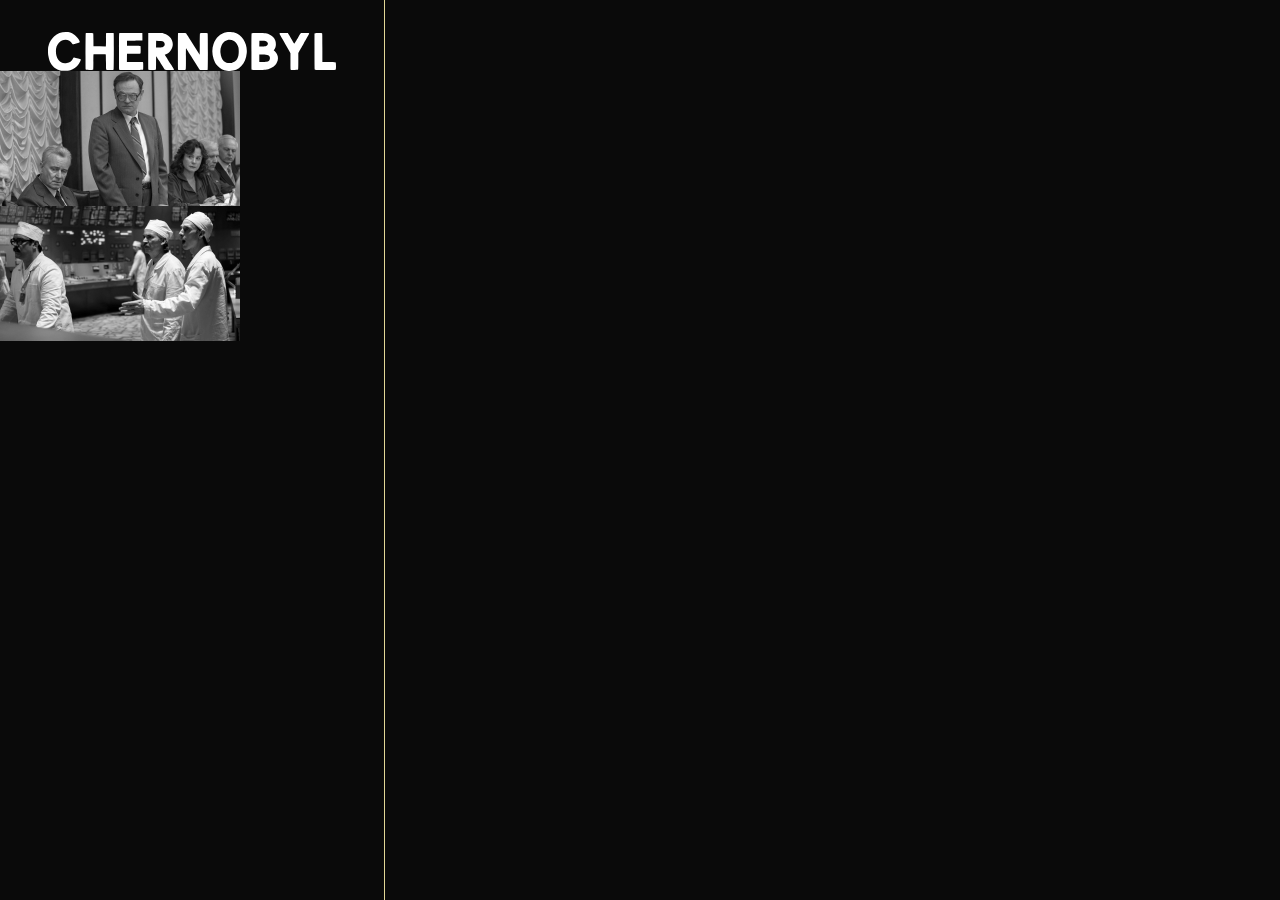
==== index.html @ 64c9dd60 "primeiro commit" ====
<!DOCTYPE html>
<html lang="en">
  <head>
    <meta charset="UTF-8" />
    <meta http-equiv="X-UA-Compatible" content="IE=edge" />
    <meta name="viewport" content="width=device-width, initial-scale=1.0" />
    <link rel="stylesheet" href="assets/css/styles.css" />
    <title>Chernobyl</title>
  </head>
  <body>
    <div class="container">
      <div class="logo-cenas">
        <img class="logo" src="assets/img/logo.svg" alt="logo" />
        <img class="cena-1" src="assets/img/reuniao.jpg" alt="reunião" />
        <img
          class="cena-2"
          src="assets/img/sala-controle.jpg"
          alt="sala controle"
        />
      </div>
    </div>
  </body>
</html>
---- assets/css/styles.css ----
:root {
    --bg-color: #0a0a0a;
    --primary: #e2d796;
}

body {
    margin: 0;
    padding: 0;
    box-sizing: border-box;
}

.container {
    display: flex;
    flex-direction: row;
    width: 100vw;
    height: 100vh;
    background-color: var(--bg-color);
}

.logo-cenas {
    width: 30%;
    height: 100%;
    border-right: 1px solid var(--primary);
}

.logo-cenas img {
    display: block;
}

.logo {
    width: 18rem;
    margin: 2rem auto 0;
}

.cena-1 {
    width: 15rem;
}

.cena-2 {
    width: 15rem;
}
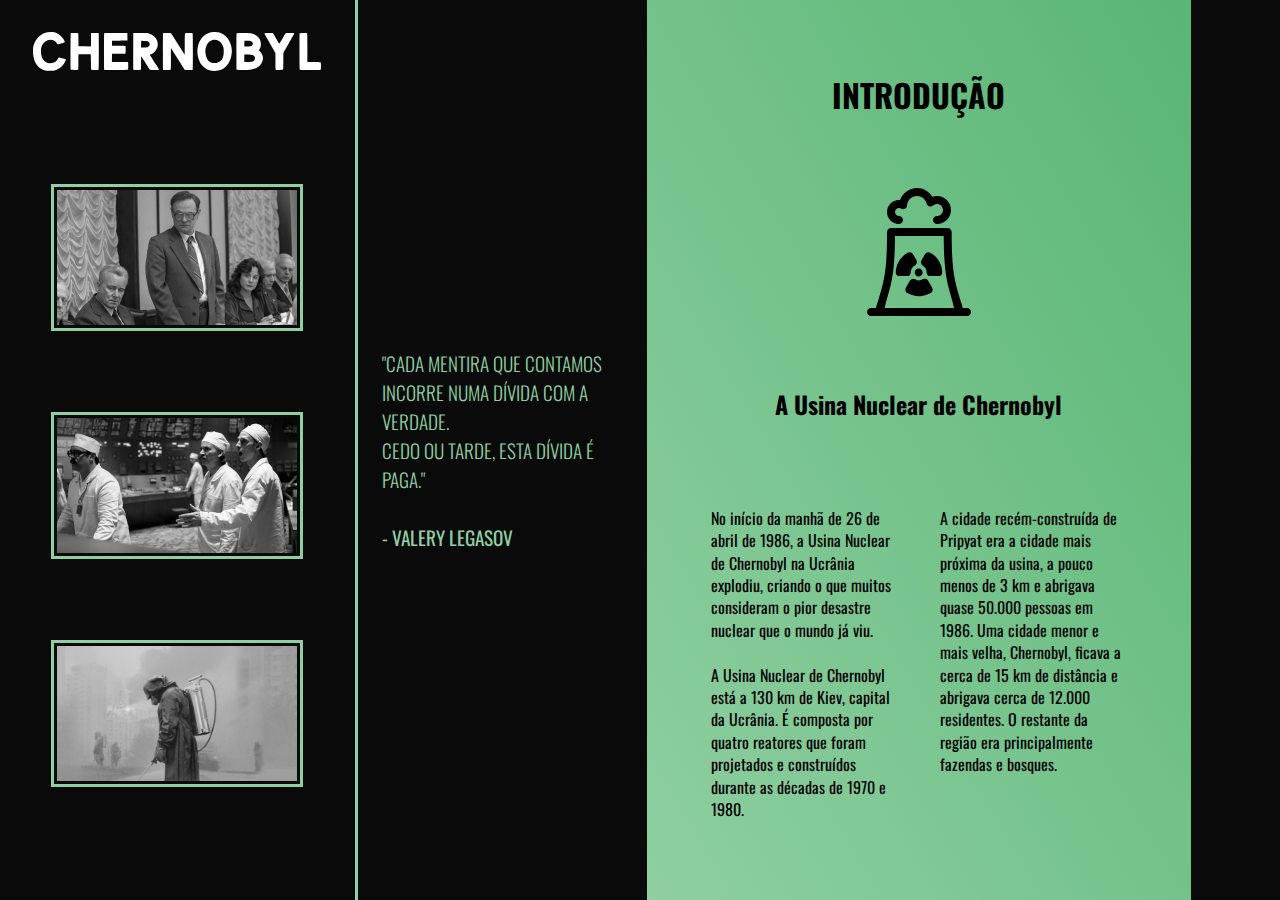
==== commit 0977b678: "layout quase completo" ====
--- a/index.html
+++ b/index.html
@@ -4,6 +4,11 @@
     <meta charset="UTF-8" />
     <meta http-equiv="X-UA-Compatible" content="IE=edge" />
     <meta name="viewport" content="width=device-width, initial-scale=1.0" />
+    <link rel="preconnect" href="https://fonts.gstatic.com" />
+    <link
+      href="https://fonts.googleapis.com/css2?family=Oswald:wght@200;300;400;500;600;700&display=swap"
+      rel="stylesheet"
+    />
     <link rel="stylesheet" href="assets/css/styles.css" />
     <title>Chernobyl</title>
   </head>
@@ -11,13 +16,55 @@
     <div class="container">
       <div class="logo-cenas">
         <img class="logo" src="assets/img/logo.svg" alt="logo" />
-        <img class="cena-1" src="assets/img/reuniao.jpg" alt="reunião" />
-        <img
-          class="cena-2"
-          src="assets/img/sala-controle.jpg"
-          alt="sala controle"
-        />
+        <div class="cenas">
+          <img class="cena-1" src="assets/img/reuniao.jpg" alt="reunião" />
+          <img
+            class="cena-2"
+            src="assets/img/sala-controle.jpg"
+            alt="sala controle"
+          />
+          <img class="cena-3" src="assets/img/limpeza.jpg" alt="limpeza" />
+        </div>
       </div>
+
+      <div class="frase">
+        <div class="frase-div">
+          <p>
+            "Cada mentira que contamos incorre numa dívida com a verdade.<br />
+            Cedo ou tarde, esta dívida é paga."<br /><br />
+            <span>- Valery Legasov</span>
+          </p>
+        </div>
+      </div>
+
+      <div class="info">
+        <h1>Introdução</h1>
+        <img src="assets/img/usina.svg" alt="usina" />
+        <h2>A Usina Nuclear de Chernobyl</h2>
+        <div class="info-texto">
+          <p>
+            No início da manhã de 26 de abril de 1986, a Usina Nuclear de
+            Chernobyl na Ucrânia explodiu, criando o que muitos consideram o
+            pior desastre nuclear que o mundo já viu.<br /><br />
+            A Usina Nuclear de Chernobyl está a 130 km de Kiev, capital da
+            Ucrânia. É composta por quatro reatores que foram projetados e
+            construídos durante as décadas de 1970 e 1980.
+          </p>
+          <p>
+            A cidade recém-construída de Pripyat era a cidade mais próxima da
+            usina, a pouco menos de 3 km e abrigava quase 50.000 pessoas em
+            1986. Uma cidade menor e mais velha, Chernobyl, ficava a cerca de 15
+            km de distância e abrigava cerca de 12.000 residentes. O restante da
+            região era principalmente fazendas e bosques.
+          </p>
+        </div>
+      </div>
+
+      <nav role="navigation">
+        <div class="menu-icon menu-icon-1"></div>
+        <div class="menu-icon menu-icon-2"></div>
+        <div class="menu-icon menu-icon-3"></div>
+      </nav>
     </div>
   </body>
 </html>
--- a/assets/css/styles.css
+++ b/assets/css/styles.css
@@ -1,41 +1,124 @@
 :root {
-    --bg-color: #0a0a0a;
-    --primary: #e2d796;
+  --primary: #8fcfa1;
+  --secondary: #59b674;
+  --black: #0a0a0a;
+  --white: #f0f0f0;
 }
 
 body {
-    margin: 0;
-    padding: 0;
-    box-sizing: border-box;
+  margin: 0;
+  padding: 0;
+  box-sizing: border-box;
+  font-family: Oswald, sans-serif;
 }
 
 .container {
-    display: flex;
-    flex-direction: row;
-    width: 100vw;
-    height: 100vh;
-    background-color: var(--bg-color);
+  display: flex;
+  flex-direction: row;
+  width: 100vw;
+  height: 100vh;
+  background-color: var(--black);
 }
 
 .logo-cenas {
-    width: 30%;
-    height: 100%;
-    border-right: 1px solid var(--primary);
+  width: 28%;
+  height: 100%;
+  border-right: 3px solid var(--primary);
 }
 
 .logo-cenas img {
-    display: block;
+  display: block;
 }
 
 .logo {
-    width: 18rem;
-    margin: 2rem auto 0;
+  width: 18rem;
+  margin: 2rem auto 0;
 }
 
-.cena-1 {
-    width: 15rem;
+.cenas {
+  margin-top: 2rem;
+  display: flex;
+  flex-direction: column;
+  justify-content: space-evenly;
+  align-items: center;
+  height: 85%;
 }
 
-.cena-2 {
-    width: 15rem;
+.cenas img {
+  width: 15rem;
+  border: 3px solid var(--primary);
+  padding: 3px;
+}
+
+.frase {
+  width: 19%;
+  height: 100vh;
+  display: flex;
+  justify-content: center;
+  align-items: center;
+  padding: 0 1.5rem;
+}
+
+.frase p {
+  color: var(--primary);
+  font-weight: 300;
+  text-transform: uppercase;
+  font-size: 1.2rem;
+}
+
+.frase p span {
+  font-weight: 400;
+}
+
+.info {
+  background-image: linear-gradient(
+    to top right,
+    var(--primary),
+    var(--secondary)
+  );
+  width: 43%;
+  height: 100vh;
+  display: flex;
+  flex-direction: column;
+  justify-content: space-evenly;
+  align-items: center;
+}
+
+.info h1 {
+  text-transform: uppercase;
+}
+
+.info img {
+  width: 8rem;
+}
+
+.info-texto {
+  height: 40%;
+  padding: 0 4rem;
+  display: flex;
+  flex-direction: row;
+  justify-content: space-between;
+}
+
+.info-texto p {
+  width: 45%;
+  line-height: 1.4rem;
+}
+
+nav {
+  width: 7%;
+  height: 50%;
+  display: flex;
+  flex-direction: column;
+  justify-content: space-evenly;
+  align-items: center;
+}
+
+nav .menu-icon {
+    width: 40%;
+    cursor: pointer;
+}
+
+.menu-icon-1 {
+    background-image: url("assets/img/usina-menu.svg");
 }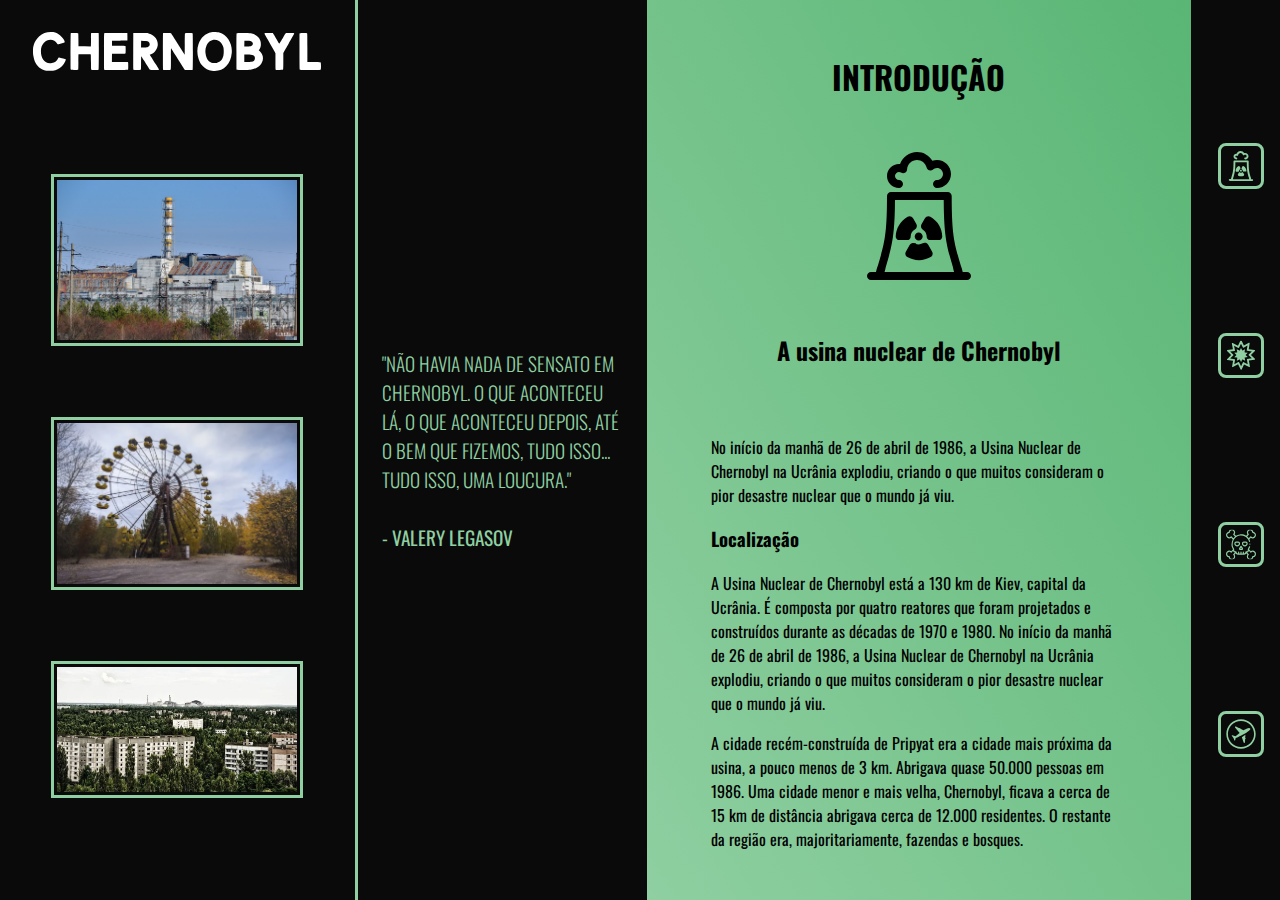
==== commit 664b7f9b: "Projeto finalizado" ====
--- a/index.html
+++ b/index.html
@@ -14,24 +14,22 @@
   </head>
   <body>
     <div class="container">
-      <div class="logo-cenas">
+      <div class="logo-fotos">
         <img class="logo" src="assets/img/logo.svg" alt="logo" />
-        <div class="cenas">
-          <img class="cena-1" src="assets/img/reuniao.jpg" alt="reunião" />
-          <img
-            class="cena-2"
-            src="assets/img/sala-controle.jpg"
-            alt="sala controle"
-          />
-          <img class="cena-3" src="assets/img/limpeza.jpg" alt="limpeza" />
+        <div class="fotos">
+          <img src="assets/img/usina.jpg" alt="usina" />
+          <img src="assets/img/roda-gigante.png" alt="roda gigante" />
+          <img src="assets/img/pripyat.jpg" alt="Pripyat" />
         </div>
       </div>
 
       <div class="frase">
         <div class="frase-div">
           <p>
-            "Cada mentira que contamos incorre numa dívida com a verdade.<br />
-            Cedo ou tarde, esta dívida é paga."<br /><br />
+            "Não havia nada de sensato em Chernobyl. O que aconteceu lá, o que
+            aconteceu depois, até o bem que fizemos, tudo isso... tudo isso,
+            uma loucura."
+            <br /><br />
             <span>- Valery Legasov</span>
           </p>
         </div>
@@ -40,30 +38,64 @@
       <div class="info">
         <h1>Introdução</h1>
         <img src="assets/img/usina.svg" alt="usina" />
-        <h2>A Usina Nuclear de Chernobyl</h2>
+        <h2>A usina nuclear de Chernobyl</h2>
         <div class="info-texto">
           <p>
             No início da manhã de 26 de abril de 1986, a Usina Nuclear de
             Chernobyl na Ucrânia explodiu, criando o que muitos consideram o
-            pior desastre nuclear que o mundo já viu.<br /><br />
+            pior desastre nuclear que o mundo já viu.
+          </p>
+          <h3>Localização</h3>
+          <p>
             A Usina Nuclear de Chernobyl está a 130 km de Kiev, capital da
             Ucrânia. É composta por quatro reatores que foram projetados e
-            construídos durante as décadas de 1970 e 1980.
+            construídos durante as décadas de 1970 e 1980. No início da manhã de
+            26 de abril de 1986, a Usina Nuclear de Chernobyl na Ucrânia
+            explodiu, criando o que muitos consideram o pior desastre nuclear
+            que o mundo já viu.
           </p>
           <p>
             A cidade recém-construída de Pripyat era a cidade mais próxima da
-            usina, a pouco menos de 3 km e abrigava quase 50.000 pessoas em
-            1986. Uma cidade menor e mais velha, Chernobyl, ficava a cerca de 15
-            km de distância e abrigava cerca de 12.000 residentes. O restante da
-            região era principalmente fazendas e bosques.
+            usina, a pouco menos de 3 km. Abrigava quase 50.000 pessoas em 1986.
+            Uma cidade menor e mais velha, Chernobyl, ficava a cerca de 15 km de
+            distância abrigava cerca de 12.000 residentes. O restante da região
+            era, majoritariamente, fazendas e bosques.
+          </p>
+          <h3>A Usina</h3>
+          <p>
+            A usina de Chernobyl usou quatro reatores soviéticos nucleares
+            RBMK-1000 - um projeto que, atualmente, é universalmente reconhecido
+            como inerentemente defeituoso. Os reatores RBMK eram de um projeto
+            de tubo de pressão que usava um combustível de dióxido de urânio
+            U-235 enriquecido para aquecer água, criando vapor que aciona as
+            turbinas dos reatores e gera eletricidade.
+          </p>
+          <p>
+            Na maioria dos reatores nucleares, a água também é usada como
+            refrigerante e para moderar a reatividade do núcleo, removendo o
+            excesso de calor e vapor. Porém, o RBMK-1000 usava grafite para
+            moderar a reatividade do núcleo e para manter uma reação nuclear
+            contínua ocorrendo no núcleo. À medida que o núcleo aquecia e
+            produzia mais bolhas de vapor, ele se tornava mais reativo, não
+            menos, criando um loop de feedback positivo que os engenheiros
+            chamam de "coeficiente de vazio positivo".
           </p>
         </div>
       </div>
 
       <nav role="navigation">
-        <div class="menu-icon menu-icon-1"></div>
-        <div class="menu-icon menu-icon-2"></div>
-        <div class="menu-icon menu-icon-3"></div>
+        <a href="index.html"
+          ><img src="assets/img/usina-menu.svg" alt="usina"
+        /></a>
+        <a href="desastre.html"
+          ><img src="assets/img/explosao-menu.svg" alt="explosao"
+        /></a>
+        <a href="consequencias.html"
+          ><img src="assets/img/toxico-menu.svg" alt="toxico"
+        /></a>
+        <a href="visitar.html"
+          ><img src="assets/img/visitar-menu.svg" alt="visitar"
+        /></a>
       </nav>
     </div>
   </body>
--- a/assets/css/styles.css
+++ b/assets/css/styles.css
@@ -20,13 +20,13 @@
   background-color: var(--black);
 }
 
-.logo-cenas {
+.logo-fotos {
   width: 28%;
   height: 100%;
   border-right: 3px solid var(--primary);
 }
 
-.logo-cenas img {
+.logo-fotos img {
   display: block;
 }
 
@@ -35,7 +35,7 @@
   margin: 2rem auto 0;
 }
 
-.cenas {
+.fotos {
   margin-top: 2rem;
   display: flex;
   flex-direction: column;
@@ -44,10 +44,18 @@
   height: 85%;
 }
 
-.cenas img {
+.fotos img {
   width: 15rem;
   border: 3px solid var(--primary);
   padding: 3px;
+  z-index: 1;
+}
+
+.fotos img:hover {
+  transform: scale(1.3) rotate(5deg);
+  border: none;
+  transition: all 0.5s;
+  z-index: 10;
 }
 
 .frase {
@@ -92,33 +100,55 @@
   width: 8rem;
 }
 
-.info-texto {
-  height: 40%;
-  padding: 0 4rem;
-  display: flex;
-  flex-direction: row;
-  justify-content: space-between;
+.info-texto::-webkit-scrollbar {
+  width: 0.7rem;
 }
 
-.info-texto p {
-  width: 45%;
-  line-height: 1.4rem;
+.info-texto {
+  height: 50%;
+  padding: 0 4rem;
+  overflow-y: auto;
+  scrollbar-width: thin;
+  scrollbar-color: var(--secondary) var(--white);
+}
+
+.info-texto::-webkit-scrollbar-track {
+  background: var(--white);
+}
+
+.info-texto::-webkit-scrollbar-thumb {
+  background-color: var(--secondary) ;
+  border-radius: 6px;
+  border: 3px solid var(--white);
 }
 
 nav {
   width: 7%;
-  height: 50%;
+  height: 100%;
   display: flex;
   flex-direction: column;
   justify-content: space-evenly;
   align-items: center;
 }
 
-nav .menu-icon {
-    width: 40%;
-    cursor: pointer;
+nav a {
+  display: inline;
+  width: 40%;
 }
 
-.menu-icon-1 {
-    background-image: url("assets/img/usina-menu.svg");
+nav img {
+  width: 85%;
+  display: block;
+  padding: 0.3rem;
+  border: 3px solid var(--primary);
+  border-radius: 0.5rem;
+  cursor: pointer;
+}
+
+nav img:hover {
+  opacity: 0.8;
+}
+
+nav img:active {
+  opacity: 0.7;
 }